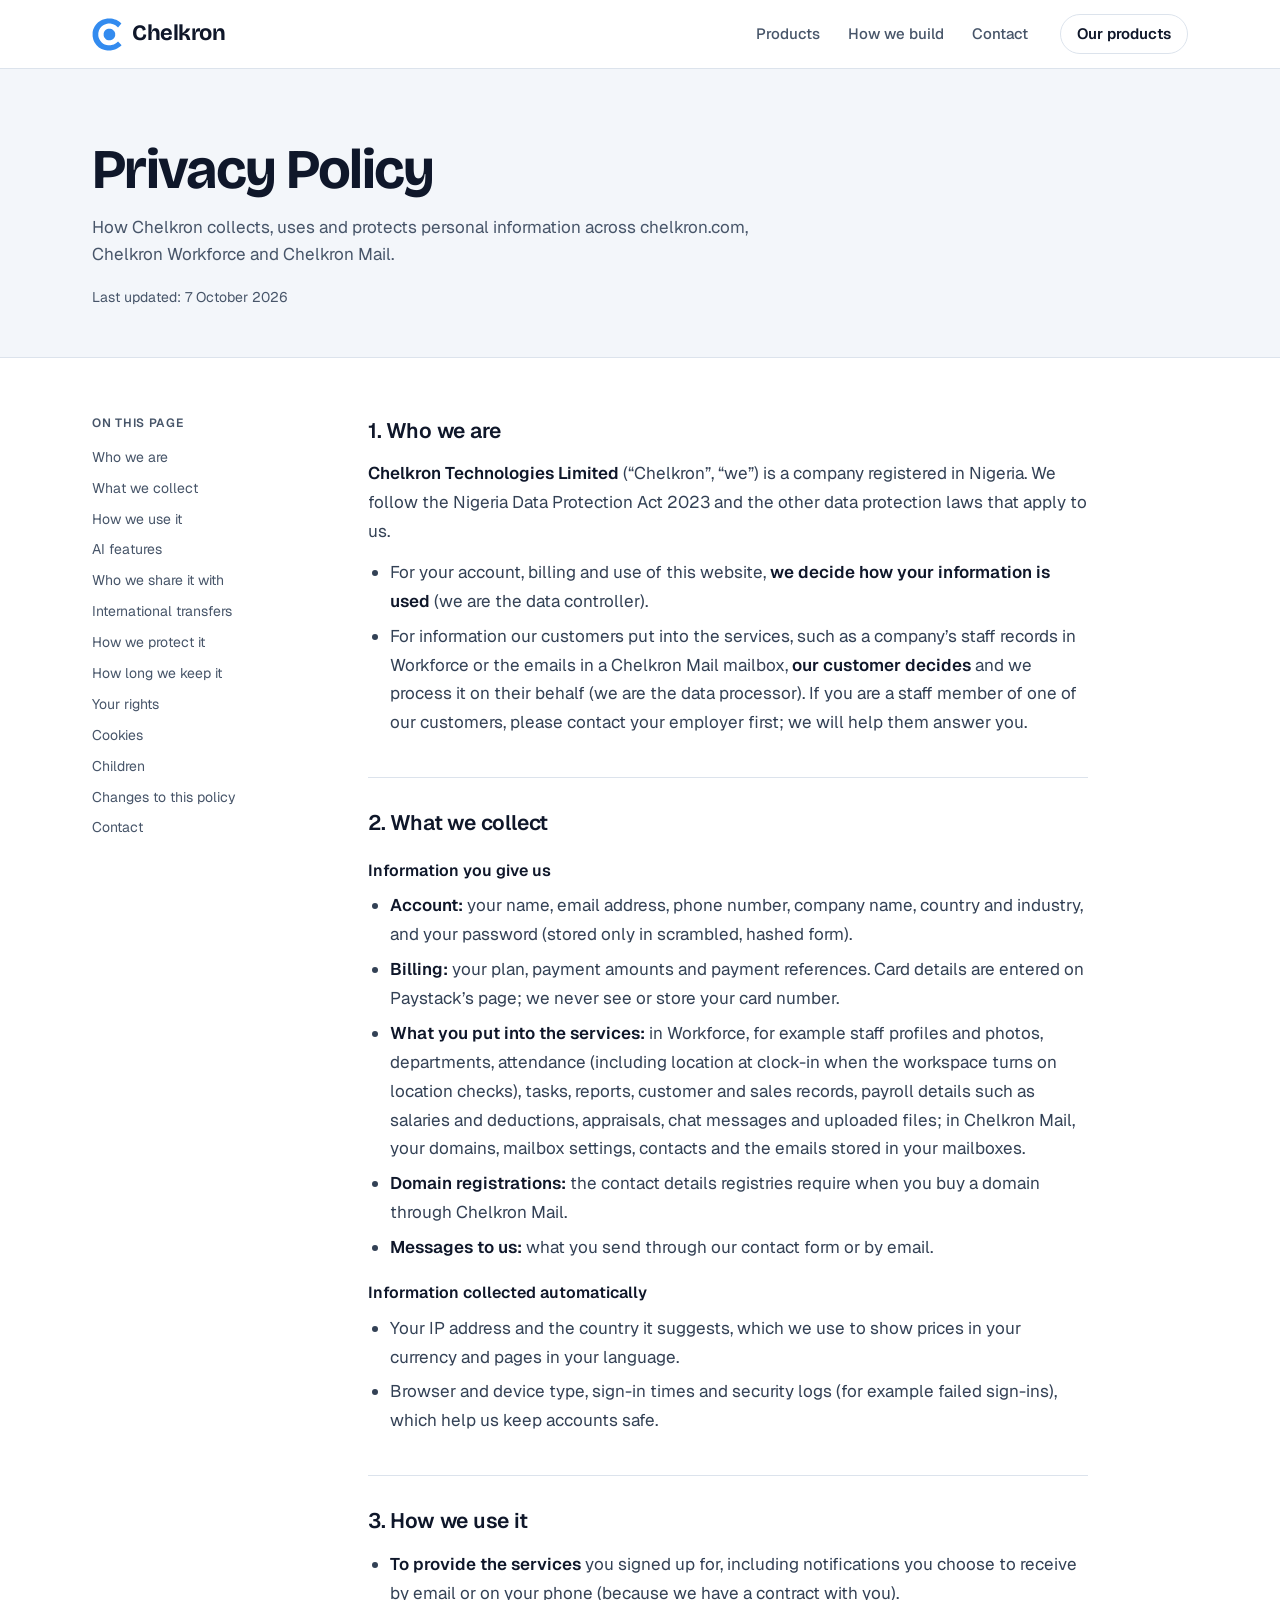
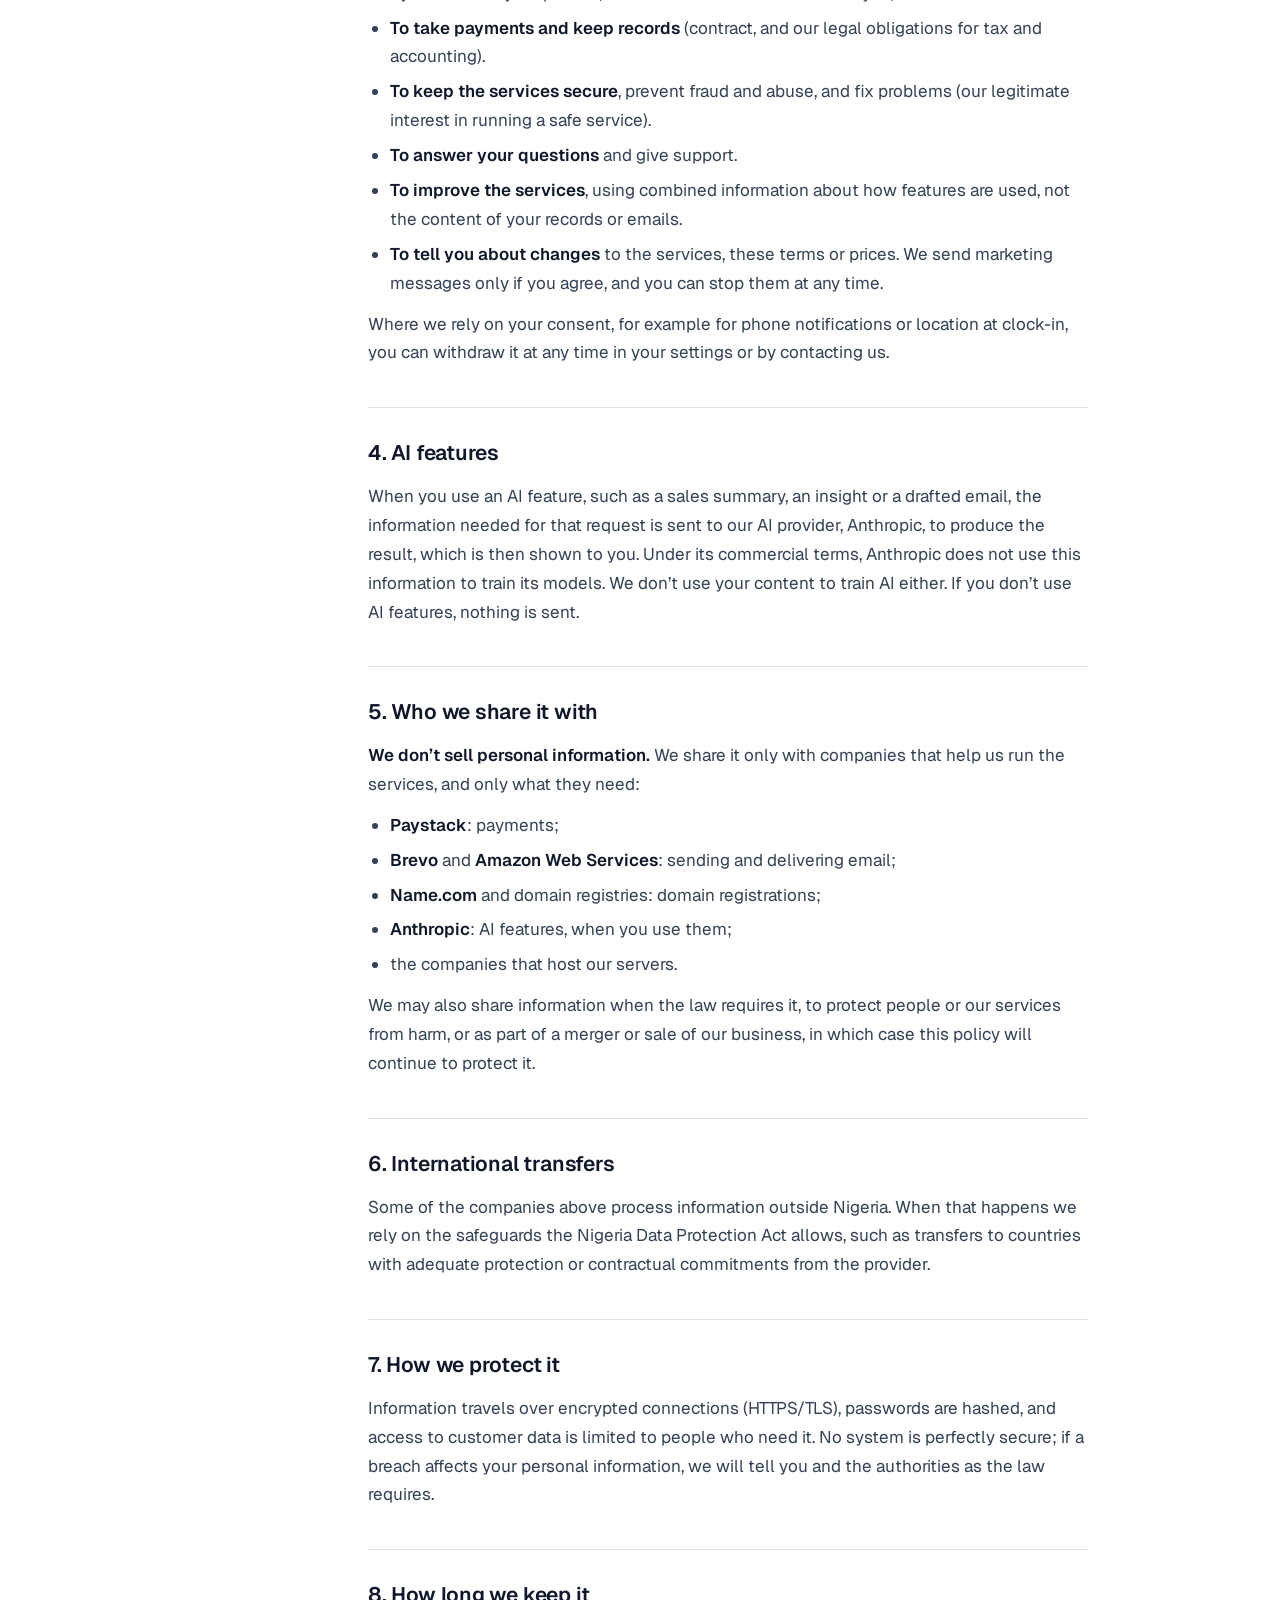
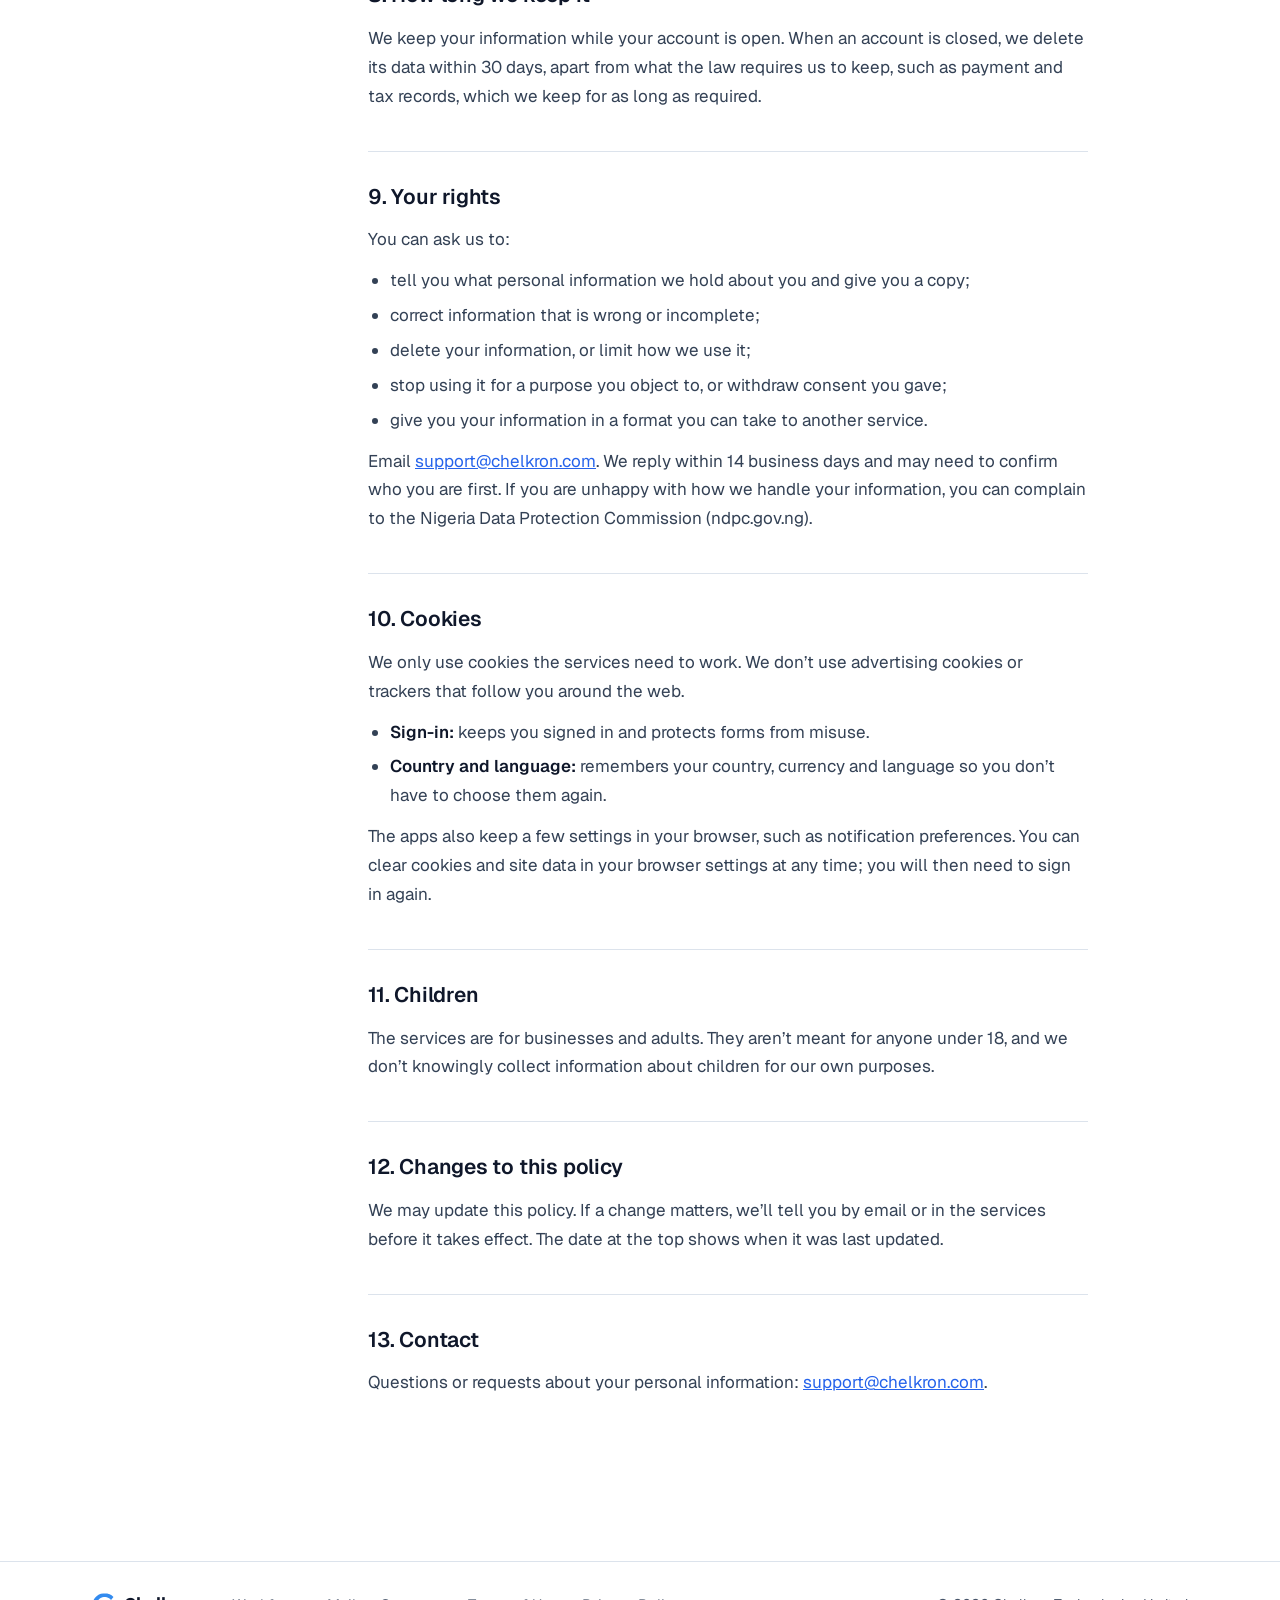
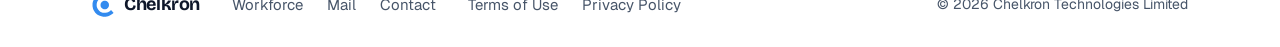
==== privacy-policy/index.html @ d5f77bea "Terms of Use and Privacy Policy pages - /terms and /privacy-policy (folders with index.html; .htacce" ====
<!DOCTYPE html>
<html lang="en">
<head>
<meta charset="UTF-8">
<meta name="viewport" content="width=device-width, initial-scale=1.0">
<title>Privacy Policy · Chelkron</title>
<meta name="description" content="How Chelkron collects, uses and protects personal information.">
<link rel="canonical" href="https://chelkron.com/privacy-policy">
<meta name="theme-color" content="#0F2A5C">
<link rel="icon" type="image/png" href="/assets/favicon.png">
<link rel="icon" type="image/svg+xml" href="/assets/logo.svg">
<link rel="preconnect" href="https://fonts.googleapis.com"><link rel="preconnect" href="https://fonts.gstatic.com" crossorigin>
<link href="https://fonts.googleapis.com/css2?family=Bricolage+Grotesque:opsz,wght@12..96,500;12..96,700&family=Geist:wght@400;500;600&display=swap" rel="stylesheet">
<link rel="stylesheet" href="/assets/site.css?v=4">
</head>
<body>

<header class="top">
    <div class="wrap top-in">
        <a class="brand" href="/" aria-label="Chelkron Technologies home">
            <img src="/assets/logo.svg" alt="" width="30" height="33">
            <span>Chelkron</span>
        </a>
        <nav class="nav" aria-label="Main">
            <a href="/#products">Products</a>
            <a href="/#approach">How we build</a>
            <a href="/#contact">Contact</a>
        </nav>
        <a class="btn btn-ghost top-cta" href="/#products">Our products</a>
        <button type="button" class="menu-btn" aria-label="Open menu" aria-expanded="false" aria-controls="menu" onclick="menu(true)">
            <svg width="22" height="22" viewBox="0 0 24 24" fill="none" stroke="currentColor" stroke-width="2" stroke-linecap="round" aria-hidden="true"><path d="M4 7h16M4 12h16M4 17h16"/></svg>
        </button>
    </div>
</header>

<div class="menu" id="menu" role="dialog" aria-modal="true" aria-label="Menu" hidden>
    <div class="wrap menu-top">
        <a class="brand" href="/" onclick="menu(false)"><img src="/assets/logo.svg" alt="" width="30" height="33"><span>Chelkron</span></a>
        <button type="button" class="menu-x" aria-label="Close menu" onclick="menu(false)">
            <svg width="22" height="22" viewBox="0 0 24 24" fill="none" stroke="currentColor" stroke-width="2" stroke-linecap="round" aria-hidden="true"><path d="M6 6l12 12M18 6L6 18"/></svg>
        </button>
    </div>
    <nav class="wrap menu-links" aria-label="Menu">
        <a href="/#products">Products</a>
        <a href="/#approach">How we build</a>
        <a href="/#contact">Contact</a>
    </nav>
    <div class="wrap menu-foot">
        <a class="btn btn-blue" href="https://workforce.chelkron.com/">Chelkron Workforce</a>
        <a class="btn btn-ghost" href="https://mail.chelkron.com/">Chelkron Mail</a>
    </div>
</div>

<main>
<div class="legal-head">
    <div class="wrap">
        <h1>Privacy Policy</h1>
        <p>How Chelkron collects, uses and protects personal information across chelkron.com, Chelkron Workforce and Chelkron Mail.</p>
        <p class="upd">Last updated: 7 October 2026</p>
    </div>
</div>
<div class="wrap legal-wrap">
    <nav class="legal-toc" aria-label="On this page"><b>On this page</b><a href="#who">Who we are</a><a href="#collect">What we collect</a><a href="#use">How we use it</a><a href="#ai">AI features</a><a href="#share">Who we share it with</a><a href="#transfers">International transfers</a><a href="#security">How we protect it</a><a href="#retention">How long we keep it</a><a href="#rights">Your rights</a><a href="#cookies">Cookies</a><a href="#children">Children</a><a href="#changes">Changes to this policy</a><a href="#contact">Contact</a></nav>
    <article class="legal">
<section id="who" aria-labelledby="who-h"><h2 id="who-h">1. Who we are</h2><p><b>Chelkron Technologies Limited</b> (&ldquo;Chelkron&rdquo;, &ldquo;we&rdquo;) is a company registered in Nigeria. We follow the Nigeria Data Protection Act 2023 and the other data protection laws that apply to us.</p>
<ul>
<li>For your account, billing and use of this website, <b>we decide how your information is used</b> (we are the data controller).</li>
<li>For information our customers put into the services, such as a company&rsquo;s staff records in Workforce or the emails in a Chelkron Mail mailbox, <b>our customer decides</b> and we process it on their behalf (we are the data processor). If you are a staff member of one of our customers, please contact your employer first; we will help them answer you.</li>
</ul></section>
<section id="collect" aria-labelledby="collect-h"><h2 id="collect-h">2. What we collect</h2><h3>Information you give us</h3>
<ul>
<li><b>Account:</b> your name, email address, phone number, company name, country and industry, and your password (stored only in scrambled, hashed form).</li>
<li><b>Billing:</b> your plan, payment amounts and payment references. Card details are entered on Paystack&rsquo;s page; we never see or store your card number.</li>
<li><b>What you put into the services:</b> in Workforce, for example staff profiles and photos, departments, attendance (including location at clock-in when the workspace turns on location checks), tasks, reports, customer and sales records, payroll details such as salaries and deductions, appraisals, chat messages and uploaded files; in Chelkron Mail, your domains, mailbox settings, contacts and the emails stored in your mailboxes.</li>
<li><b>Domain registrations:</b> the contact details registries require when you buy a domain through Chelkron Mail.</li>
<li><b>Messages to us:</b> what you send through our contact form or by email.</li>
</ul>
<h3>Information collected automatically</h3>
<ul>
<li>Your IP address and the country it suggests, which we use to show prices in your currency and pages in your language.</li>
<li>Browser and device type, sign-in times and security logs (for example failed sign-ins), which help us keep accounts safe.</li>
</ul></section>
<section id="use" aria-labelledby="use-h"><h2 id="use-h">3. How we use it</h2><ul>
<li><b>To provide the services</b> you signed up for, including notifications you choose to receive by email or on your phone (because we have a contract with you).</li>
<li><b>To take payments and keep records</b> (contract, and our legal obligations for tax and accounting).</li>
<li><b>To keep the services secure</b>, prevent fraud and abuse, and fix problems (our legitimate interest in running a safe service).</li>
<li><b>To answer your questions</b> and give support.</li>
<li><b>To improve the services</b>, using combined information about how features are used, not the content of your records or emails.</li>
<li><b>To tell you about changes</b> to the services, these terms or prices. We send marketing messages only if you agree, and you can stop them at any time.</li>
</ul>
<p>Where we rely on your consent, for example for phone notifications or location at clock-in, you can withdraw it at any time in your settings or by contacting us.</p></section>
<section id="ai" aria-labelledby="ai-h"><h2 id="ai-h">4. AI features</h2><p>When you use an AI feature, such as a sales summary, an insight or a drafted email, the information needed for that request is sent to our AI provider, Anthropic, to produce the result, which is then shown to you. Under its commercial terms, Anthropic does not use this information to train its models. We don&rsquo;t use your content to train AI either. If you don&rsquo;t use AI features, nothing is sent.</p></section>
<section id="share" aria-labelledby="share-h"><h2 id="share-h">5. Who we share it with</h2><p><b>We don&rsquo;t sell personal information.</b> We share it only with companies that help us run the services, and only what they need:</p>
<ul>
<li><b>Paystack</b>: payments;</li>
<li><b>Brevo</b> and <b>Amazon Web Services</b>: sending and delivering email;</li>
<li><b>Name.com</b> and domain registries: domain registrations;</li>
<li><b>Anthropic</b>: AI features, when you use them;</li>
<li>the companies that host our servers.</li>
</ul>
<p>We may also share information when the law requires it, to protect people or our services from harm, or as part of a merger or sale of our business, in which case this policy will continue to protect it.</p></section>
<section id="transfers" aria-labelledby="transfers-h"><h2 id="transfers-h">6. International transfers</h2><p>Some of the companies above process information outside Nigeria. When that happens we rely on the safeguards the Nigeria Data Protection Act allows, such as transfers to countries with adequate protection or contractual commitments from the provider.</p></section>
<section id="security" aria-labelledby="security-h"><h2 id="security-h">7. How we protect it</h2><p>Information travels over encrypted connections (HTTPS/TLS), passwords are hashed, and access to customer data is limited to people who need it. No system is perfectly secure; if a breach affects your personal information, we will tell you and the authorities as the law requires.</p></section>
<section id="retention" aria-labelledby="retention-h"><h2 id="retention-h">8. How long we keep it</h2><p>We keep your information while your account is open. When an account is closed, we delete its data within 30 days, apart from what the law requires us to keep, such as payment and tax records, which we keep for as long as required.</p></section>
<section id="rights" aria-labelledby="rights-h"><h2 id="rights-h">9. Your rights</h2><p>You can ask us to:</p>
<ul>
<li>tell you what personal information we hold about you and give you a copy;</li>
<li>correct information that is wrong or incomplete;</li>
<li>delete your information, or limit how we use it;</li>
<li>stop using it for a purpose you object to, or withdraw consent you gave;</li>
<li>give you your information in a format you can take to another service.</li>
</ul>
<p>Email <a href="mailto:support@chelkron.com">support@chelkron.com</a>. We reply within 14 business days and may need to confirm who you are first. If you are unhappy with how we handle your information, you can complain to the Nigeria Data Protection Commission (ndpc.gov.ng).</p></section>
<section id="cookies" aria-labelledby="cookies-h"><h2 id="cookies-h">10. Cookies</h2><p>We only use cookies the services need to work. We don&rsquo;t use advertising cookies or trackers that follow you around the web.</p>
<ul>
<li><b>Sign-in:</b> keeps you signed in and protects forms from misuse.</li>
<li><b>Country and language:</b> remembers your country, currency and language so you don&rsquo;t have to choose them again.</li>
</ul>
<p>The apps also keep a few settings in your browser, such as notification preferences. You can clear cookies and site data in your browser settings at any time; you will then need to sign in again.</p></section>
<section id="children" aria-labelledby="children-h"><h2 id="children-h">11. Children</h2><p>The services are for businesses and adults. They aren&rsquo;t meant for anyone under 18, and we don&rsquo;t knowingly collect information about children for our own purposes.</p></section>
<section id="changes" aria-labelledby="changes-h"><h2 id="changes-h">12. Changes to this policy</h2><p>We may update this policy. If a change matters, we&rsquo;ll tell you by email or in the services before it takes effect. The date at the top shows when it was last updated.</p></section>
<section id="contact" aria-labelledby="contact-h"><h2 id="contact-h">13. Contact</h2><p>Questions or requests about your personal information: <a href="mailto:support@chelkron.com">support@chelkron.com</a>.</p></section>
    </article>
</div>
</main>

<footer class="foot">
    <div class="wrap foot-in">
        <a class="brand brand-sm" href="/"><img src="/assets/logo.svg" alt="" width="22" height="24"><span>Chelkron</span></a>
        <nav aria-label="Products">
            <a href="https://workforce.chelkron.com/">Workforce</a>
            <a href="https://mail.chelkron.com/">Mail</a>
            <a href="mailto:support@chelkron.com">Contact</a>
        </nav>
        <nav class="foot-legal" aria-label="Legal"><a href="/terms">Terms of Use</a><a href="/privacy-policy">Privacy Policy</a></nav>
        <p>&copy; <span id="yr">2026</span> Chelkron Technologies Limited</p>
    </div>
</footer>
<script>
document.getElementById('yr').textContent = new Date().getFullYear();
// Phone menu: opens full screen, closes with the X, Escape or by choosing a link.
function menu(open) {
    var m = document.getElementById('menu'), btn = document.querySelector('.menu-btn');
    m.hidden = !open;
    document.body.classList.toggle('menu-open', open);
    btn.setAttribute('aria-expanded', open ? 'true' : 'false');
    (open ? m.querySelector('.menu-x') : btn).focus({ preventScroll: true });
}
document.addEventListener('keydown', function(e) {
    var m = document.getElementById('menu');
    if (m.hidden) return;
    if (e.key === 'Escape') { menu(false); return; }
    if (e.key === 'Tab') {   // keep focus inside the open menu
        var f = m.querySelectorAll('a, button'), first = f[0], last = f[f.length - 1];
        if (e.shiftKey && document.activeElement === first) { e.preventDefault(); last.focus(); }
        else if (!e.shiftKey && document.activeElement === last) { e.preventDefault(); first.focus(); }
    }
});
window.addEventListener('resize', function() { if (window.innerWidth > 760 && !document.getElementById('menu').hidden) menu(false); });
</script>
</body>
</html>
---- assets/site.css ----
/* chelkron.com — company home page */
:root{
  --navy:#0F2A5C;     /* hero and contact ground */
  --blue:#2563EB;     /* product accent, buttons */
  --sky:#338BEF;      /* the logo blue */
  --ink:#0F172A;      /* text */
  --slate:#475569;    /* secondary text */
  --mist:#F3F6FA;     /* quiet section ground */
  --line:#DCE3EC;
}
*,*::before,*::after{box-sizing:border-box}
html{scroll-behavior:smooth;scroll-padding-top:72px}
@media (prefers-reduced-motion:reduce){html{scroll-behavior:auto}}
body{margin:0;background:#FFFFFF;color:var(--ink);font-family:'Geist',ui-sans-serif,system-ui,-apple-system,'Segoe UI',sans-serif;font-size:17px;line-height:1.6;-webkit-font-smoothing:antialiased}
a{color:var(--blue)}
img{display:block}
:focus-visible{outline:3px solid var(--sky);outline-offset:3px;border-radius:4px}
.wrap{max-width:1160px;margin:0 auto;padding:0 32px}

.btn{display:inline-flex;align-items:center;justify-content:center;height:48px;padding:0 22px;border-radius:999px;font:inherit;font-size:16px;font-weight:600;text-decoration:none;white-space:nowrap;border:1.5px solid transparent;transition:background .15s,color .15s,border-color .15s}
.btn-light{background:#FFFFFF;color:var(--navy)}
.btn-light:hover{background:#E8F0FD}
.btn-line{border-color:rgba(255,255,255,.55);color:#FFFFFF}
.btn-line:hover{border-color:#FFFFFF;background:rgba(255,255,255,.08)}
.btn-blue{background:var(--blue);color:#FFFFFF}
.btn-blue:hover{background:#1D4ED8}
.btn-ghost{height:40px;padding:0 16px;font-size:15px;border-color:var(--line);color:var(--ink)}
.btn-ghost:hover{border-color:var(--ink)}

/* Header */
.top{position:sticky;top:0;z-index:10;background:rgba(255,255,255,.94);backdrop-filter:blur(8px);-webkit-backdrop-filter:blur(8px);border-bottom:1px solid var(--line)}
.top-in{display:flex;align-items:center;gap:32px;height:68px}
.brand{display:flex;align-items:center;gap:10px;color:var(--ink);text-decoration:none;font-family:'Bricolage Grotesque','Geist',sans-serif;font-weight:700;font-size:22px;letter-spacing:-.02em}
.brand-sm{font-size:18px}
.nav{display:flex;gap:28px;margin-inline-start:auto}
.nav a{color:var(--slate);text-decoration:none;font-size:15px;font-weight:500}
.nav a:hover{color:var(--ink)}
.menu-btn,.menu-x{width:44px;height:44px;flex:none;display:none;align-items:center;justify-content:center;border:1px solid var(--line);border-radius:12px;background:#FFFFFF;color:var(--ink);cursor:pointer}
.menu-btn:hover,.menu-x:hover{border-color:var(--ink)}

/* Phone menu: a solid full-screen panel with its own X */
.menu{position:fixed;inset:0;z-index:30;background:#FFFFFF;display:flex;flex-direction:column;overflow-y:auto}
.menu[hidden]{display:none}
.menu>.wrap{width:100%}
.menu-top{display:flex;align-items:center;justify-content:space-between;height:68px;flex:none;border-bottom:1px solid var(--line)}
.menu-x{display:inline-flex}
.menu-links{display:flex;flex-direction:column;padding-top:12px;padding-bottom:12px}
.menu-links a{display:flex;align-items:center;min-height:64px;border-bottom:1px solid var(--line);color:var(--ink);text-decoration:none;font-family:'Bricolage Grotesque','Geist',sans-serif;font-weight:700;font-size:28px;letter-spacing:-.02em}
.menu-links a:hover{color:var(--blue)}
.menu-foot{margin-top:auto;display:flex;flex-direction:column;gap:12px;padding-top:24px;padding-bottom:32px}
.menu-foot .btn{width:100%;height:52px}
.menu-foot .btn-ghost{font-size:16px}
body.menu-open{overflow:hidden}

/* Hero: the logo's own arc, drawn huge, is the one bold move on the page */
.hero{position:relative;overflow:hidden;background:var(--navy);color:#FFFFFF;padding:128px 0 128px}
.arc{position:absolute;right:-300px;top:50%;transform:translateY(-50%);height:150%;width:auto;fill:none;stroke:var(--sky);stroke-width:1.4;opacity:.4;pointer-events:none}
.hero-in{position:relative}
.hero h1{margin:0;max-width:880px;font-family:'Bricolage Grotesque','Geist',sans-serif;font-weight:700;font-size:clamp(44px,7.4vw,96px);line-height:.98;letter-spacing:-.035em;text-wrap:balance}
.lead{margin:32px 0 0;max-width:590px;font-size:20px;line-height:1.55;color:rgba(255,255,255,.86)}
.hero-cta{display:flex;flex-wrap:wrap;gap:12px;margin-top:40px}
@media (prefers-reduced-motion:no-preference){
  .arc{animation:draw 2.4s ease-out both;stroke-dasharray:3200;stroke-dashoffset:3200}
  @keyframes draw{to{stroke-dashoffset:0}}
}

/* Section headings */
.sec-h{margin:0;font-family:'Bricolage Grotesque','Geist',sans-serif;font-weight:700;font-size:clamp(32px,4.2vw,48px);line-height:1.05;letter-spacing:-.03em}
.sec-p{margin:12px 0 0;color:var(--slate);font-size:18px}

/* Products */
.products{padding:104px 0 72px}
.prod{display:grid;grid-template-columns:minmax(0,1fr) minmax(0,1.1fr);gap:64px;align-items:center;padding:72px 0;border-bottom:1px solid var(--line)}
.prod:last-child{border-bottom:0}
.prod-alt .prod-copy{order:2}
.prod h3{display:flex;align-items:center;gap:12px;margin:0;font-family:'Bricolage Grotesque','Geist',sans-serif;font-weight:700;font-size:32px;letter-spacing:-.025em;line-height:1.1}
.prod-lead{margin:12px 0 24px;font-size:20px;color:var(--slate)}
.feat{margin:0 0 32px;padding:0;list-style:none;border-top:1px solid var(--line)}
.feat li{display:grid;grid-template-columns:128px minmax(0,1fr);gap:16px;padding:12px 0;border-bottom:1px solid var(--line);font-size:16px;color:var(--slate)}
.feat b{color:var(--ink);font-weight:600}

/* Product screenshots (drawn, not images) */
.shot{border-radius:14px;background:#FFFFFF;border:1px solid var(--line);box-shadow:0 40px 80px -40px rgba(15,42,92,.45);overflow:hidden;font-size:14px}
.shot-bar{display:flex;align-items:center;gap:6px;height:38px;padding:0 14px;background:var(--mist);border-bottom:1px solid var(--line)}
.shot-bar i{width:10px;height:10px;border-radius:50%;background:#CBD5E1}
.shot-bar span{margin-inline-start:12px;padding:2px 12px;border-radius:999px;background:#FFFFFF;color:var(--slate);font-size:12px;white-space:nowrap;overflow:hidden;text-overflow:ellipsis}
.shot-body{padding:20px;display:flex;flex-direction:column;gap:14px;background:#F8FAFC}
.kpis{display:grid;grid-template-columns:repeat(3,minmax(0,1fr));gap:10px}
.kpis div{background:#FFFFFF;border:1px solid var(--line);border-radius:10px;padding:10px 12px;display:flex;flex-direction:column}
.kpis small{color:var(--slate);font-size:12px;white-space:nowrap;overflow:hidden;text-overflow:ellipsis}
.kpis b{font-size:19px;font-weight:600;font-variant-numeric:tabular-nums}
.rows{background:#FFFFFF;border:1px solid var(--line);border-radius:10px;padding:2px 14px}
.row{display:flex;align-items:center;gap:10px;padding:11px 0;border-top:1px solid #EEF2F7}
.row:first-child{border-top:0}
.av{flex:none;width:28px;height:28px;border-radius:50%;display:flex;align-items:center;justify-content:center;font-size:11px;font-weight:600}
.a1{background:#EFF6FF;color:#1D4ED8}.a2{background:#F0FDF4;color:#15803D}.a3{background:#F5F3FF;color:#6D28D9}
.row .t{flex:1 1 auto;min-width:0;white-space:nowrap;overflow:hidden;text-overflow:ellipsis}
.row .t b{font-weight:600}
.tag{flex:none;height:22px;padding:0 9px;border-radius:999px;font-size:11px;font-weight:600;display:inline-flex;align-items:center}
.t-due{background:#FFFBEB;color:#92400E}.t-open{background:#EFF6FF;color:#1D4ED8}.t-done{background:#F0FDF4;color:#15803D}
.time{flex:none;color:var(--slate);font-size:12px}
.mail-head{display:flex;align-items:baseline;gap:10px}
.mail-head b{font-size:17px}
.mail-head span{font-size:12px;color:var(--blue);font-weight:600}
.dns{display:flex;flex-wrap:wrap;align-items:center;gap:6px}
.dns span{height:22px;padding:0 9px;border-radius:999px;background:#EFF6FF;color:#1D4ED8;font-size:11px;font-weight:600;display:inline-flex;align-items:center}
.dns em{font-style:normal;margin-inline-start:auto;font-size:12px;color:#15803D;font-weight:600}

/* How we build */
.approach{background:var(--mist);padding:104px 0}
.principles{display:grid;grid-template-columns:repeat(3,minmax(0,1fr));margin-top:48px;border-top:2px solid var(--ink)}
.principles>div{padding:28px 32px 8px 0}
.principles>div+div{padding-left:32px;border-left:1px solid var(--line)}
.principles h3{margin:0 0 10px;font-size:20px;font-weight:600;letter-spacing:-.01em}
.principles p{margin:0;color:var(--slate);font-size:16px}
.next{display:grid;grid-template-columns:240px minmax(0,1fr);gap:32px;margin-top:72px;padding-top:32px;border-top:1px solid var(--line)}
.next p{margin:0;max-width:64ch}
.next-h{font-family:'Bricolage Grotesque','Geist',sans-serif;font-weight:700;font-size:24px;letter-spacing:-.02em;line-height:1.2}

/* Contact */
.contact{background:var(--navy);color:#FFFFFF;padding:88px 0}
.contact-in{display:flex;flex-wrap:wrap;align-items:flex-end;justify-content:space-between;gap:32px}
.contact h2{margin:0;font-family:'Bricolage Grotesque','Geist',sans-serif;font-weight:700;font-size:clamp(36px,5vw,60px);letter-spacing:-.03em;line-height:1}
.contact-in>div>p{margin:14px 0 0;color:rgba(255,255,255,.82);max-width:46ch}
.contact-list{display:flex;flex-wrap:wrap;align-items:center;gap:12px}

/* Contact pop-up */
.contact-note{flex-basis:100%;margin:0;padding:12px 16px;border-radius:12px;background:rgba(255,255,255,.12);color:#FFFFFF;font-size:15px}
.contact-note.bad{background:rgba(254,202,202,.18)}
.cf{width:min(640px,calc(100% - 32px));max-height:calc(100% - 32px);padding:0;border:0;border-radius:20px;background:#FFFFFF;color:var(--ink);box-shadow:0 40px 80px -20px rgba(15,23,42,.45)}
.cf::backdrop{background:rgba(15,23,42,.55)}
.cf-form{display:flex;flex-direction:column;gap:16px;padding:28px}
.cf-top{display:flex;align-items:center;justify-content:space-between;gap:16px}
.cf-top h2{margin:0;font-family:'Bricolage Grotesque','Geist',sans-serif;font-weight:700;font-size:28px;letter-spacing:-.02em;line-height:1.1}
.cf-sub{margin:-8px 0 0;color:var(--slate);font-size:15px}
.cf-row{display:grid;grid-template-columns:repeat(2,minmax(0,1fr));gap:16px}
.cf label{display:flex;flex-direction:column;gap:6px;font-size:14px;font-weight:600;color:var(--ink)}
.cf label small{font-size:inherit;font-weight:400;color:var(--slate)}
.cf input,.cf select,.cf textarea{width:100%;min-height:46px;padding:10px 14px;border:1px solid var(--line);border-radius:12px;background:#FFFFFF;font:inherit;font-size:16px;font-weight:400;color:var(--ink)}
.cf textarea{resize:vertical;min-height:120px}
.cf input:focus,.cf select:focus,.cf textarea:focus{outline:none;border-color:var(--blue);box-shadow:0 0 0 3px rgba(37,99,235,.18)}
.cf-hp{position:absolute;left:-9999px;width:1px;height:1px;overflow:hidden}
.cf-msg{margin:0;padding:10px 14px;border-radius:10px;background:#FEF2F2;color:#B91C1C;font-size:15px}
.cf-form .btn{align-self:flex-start;border:0;cursor:pointer}
.cf-form .btn:disabled{opacity:.7;cursor:default}

/* Footer */
.foot{padding:28px 0;border-top:1px solid var(--line)}
.foot-in{display:flex;flex-wrap:wrap;align-items:center;gap:16px 32px}
.foot nav{display:flex;gap:24px}
.foot nav a{color:var(--slate);text-decoration:none;font-size:15px}
.foot nav a:hover{color:var(--ink)}
.foot p{margin:0 0 0 auto;font-size:14px;color:var(--slate)}

@media (max-width:960px){
  .prod{grid-template-columns:minmax(0,1fr);gap:40px;padding:56px 0}
  .prod-alt .prod-copy{order:0}
  .principles{grid-template-columns:minmax(0,1fr)}
  .principles>div,.principles>div+div{padding:24px 0;border-left:0}
  .principles>div+div{border-top:1px solid var(--line)}
  .next{grid-template-columns:minmax(0,1fr);gap:12px}
}
@media (max-width:760px){
  .nav{display:none}
  .top-in{gap:12px}
  .top-cta{margin-inline-start:auto}
  .menu-btn{display:inline-flex}
}
@media (max-width:640px){
  body{font-size:16px}
  .wrap{padding:0 20px}
  .top-in{height:64px}
  .top-cta{display:none}
  .menu-btn{margin-inline-start:auto}
  .menu-top{height:64px}
  .hero{padding:80px 0 88px}
  .arc{right:-430px;height:115%;opacity:.28}
  .lead{font-size:18px}
  .hero-cta .btn{flex:1 1 100%}
  .products{padding:72px 0 32px}
  .feat li{grid-template-columns:minmax(0,1fr);gap:2px}
  .kpis{grid-template-columns:repeat(2,minmax(0,1fr))}
  .kpis div:last-child{display:none}
  .approach{padding:72px 0}
  .contact{padding:64px 0}
  .contact-list{width:100%;flex-direction:column;align-items:stretch}
  .contact-list .btn{width:100%}
  .foot p{margin:0}
  .cf-form{padding:20px}
  .cf-row{grid-template-columns:minmax(0,1fr)}
  .cf-form .btn{align-self:stretch}
}

/* Legal pages (/terms, /privacy-policy) */
.legal-head{background:var(--mist);border-bottom:1px solid var(--line);padding:72px 0 48px}
.legal-head h1{margin:0;font-family:'Bricolage Grotesque','Geist',sans-serif;font-weight:700;font-size:clamp(36px,5vw,56px);line-height:1.05;letter-spacing:-.03em}
.legal-head p{margin:14px 0 0;color:var(--slate);font-size:17px;max-width:62ch}
.legal-head .upd{font-size:14px;margin-top:18px}
.legal-wrap{display:grid;grid-template-columns:220px minmax(0,1fr);gap:56px;padding-top:56px;padding-bottom:96px}
.legal-toc{position:sticky;top:96px;align-self:start;display:flex;flex-direction:column;gap:2px;font-size:14px}
.legal-toc b{font-size:12px;font-weight:600;letter-spacing:.06em;text-transform:uppercase;color:var(--slate);margin-bottom:8px}
.legal-toc a{color:var(--slate);text-decoration:none;padding:5px 0;line-height:1.35}
.legal-toc a:hover{color:var(--ink)}
.legal{max-width:720px}
.legal section{scroll-margin-top:88px;padding-bottom:28px;margin-bottom:28px;border-bottom:1px solid var(--line)}
.legal section:last-child{border-bottom:0}
.legal h2{margin:0 0 12px;font-size:21px;font-weight:600;letter-spacing:-.01em}
.legal h3{margin:18px 0 8px;font-size:16px;font-weight:600}
.legal p{margin:0 0 12px;color:#334155;line-height:1.7}
.legal ul{margin:0 0 12px;padding-inline-start:22px;color:#334155;line-height:1.7}
.legal li{margin-bottom:6px}
.legal li b,.legal p b{color:var(--ink);font-weight:600}
.legal .note{padding:14px 16px;border-radius:12px;background:var(--mist);border:1px solid var(--line);font-size:15px}
.foot-legal{display:flex;gap:20px}
.foot-legal a{color:var(--slate);text-decoration:none;font-size:14px}
.foot-legal a:hover{color:var(--ink)}
@media (max-width:860px){
  .legal-wrap{grid-template-columns:minmax(0,1fr);gap:24px;padding-top:32px;padding-bottom:64px}
  .legal-toc{position:static;flex-direction:row;flex-wrap:wrap;gap:6px 16px;padding-bottom:20px;border-bottom:1px solid var(--line)}
  .legal-toc b{width:100%;margin:0}
  .legal-head{padding:48px 0 32px}
}
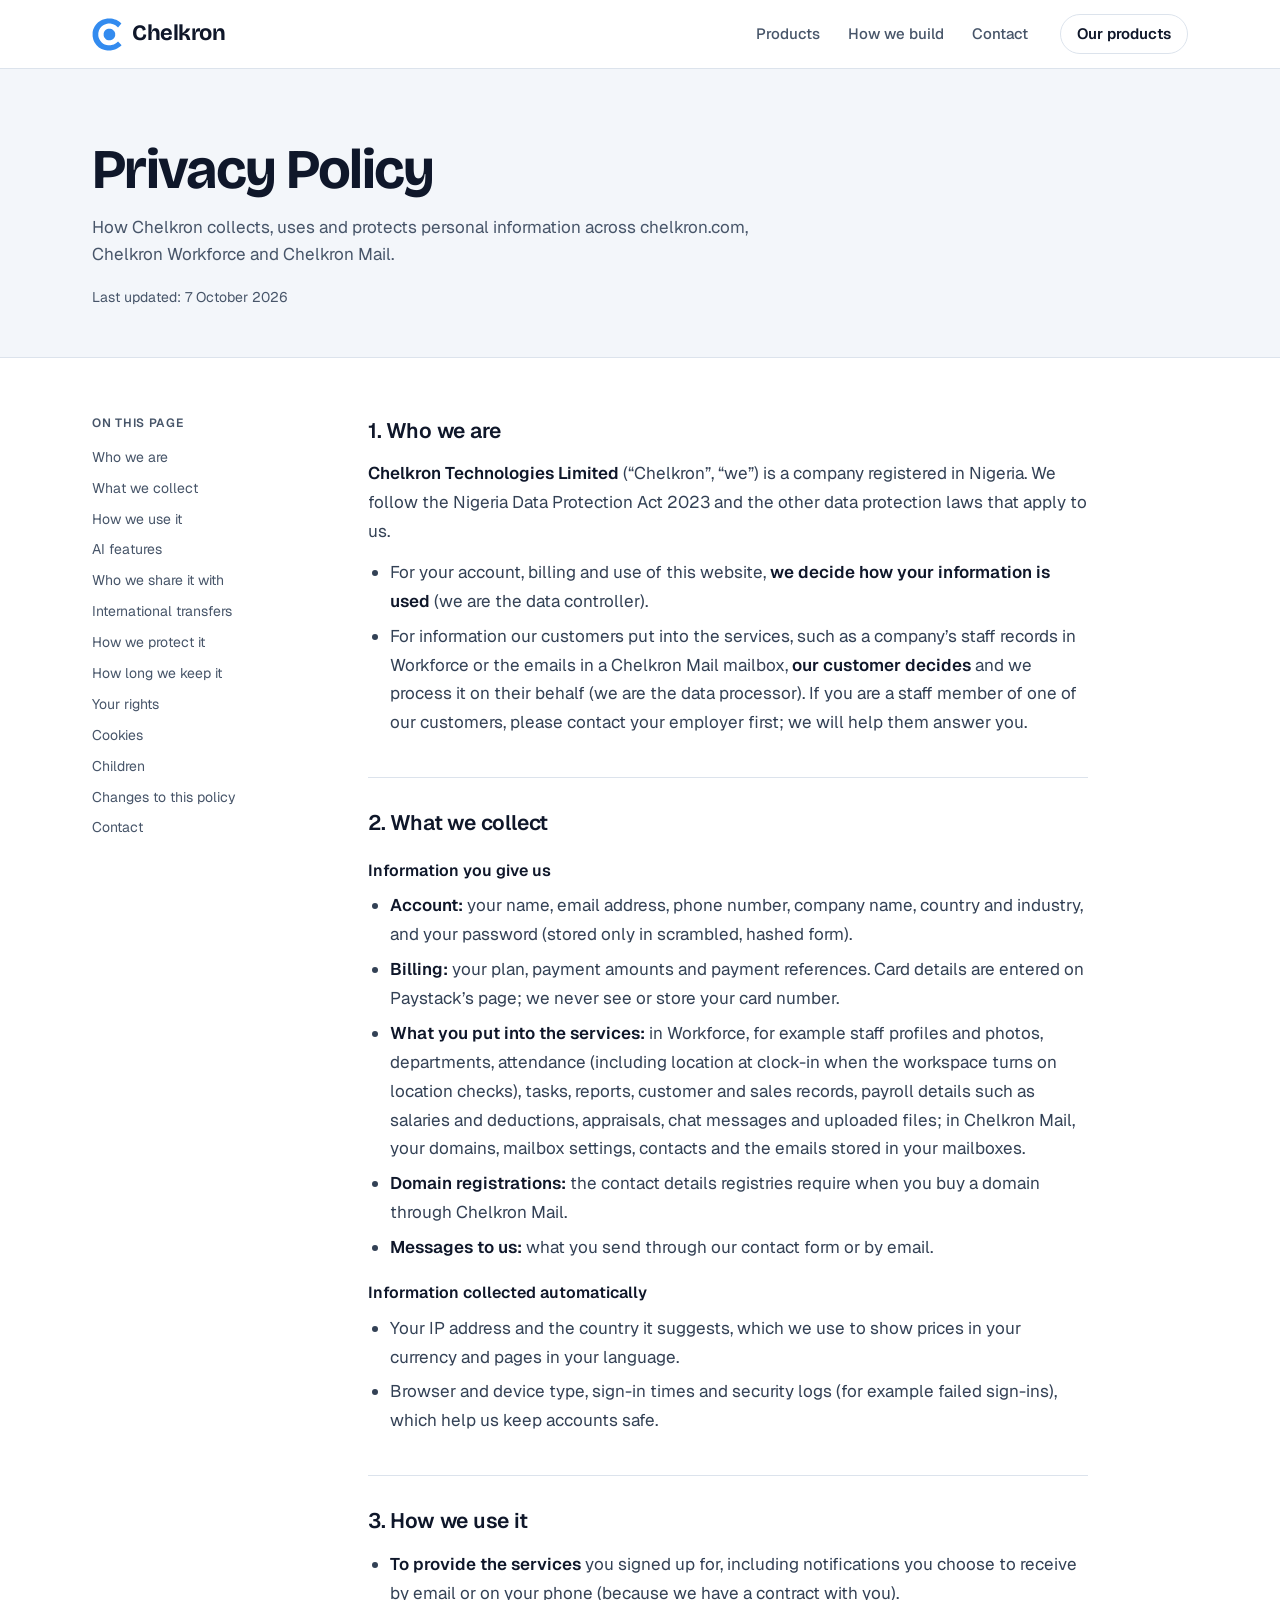
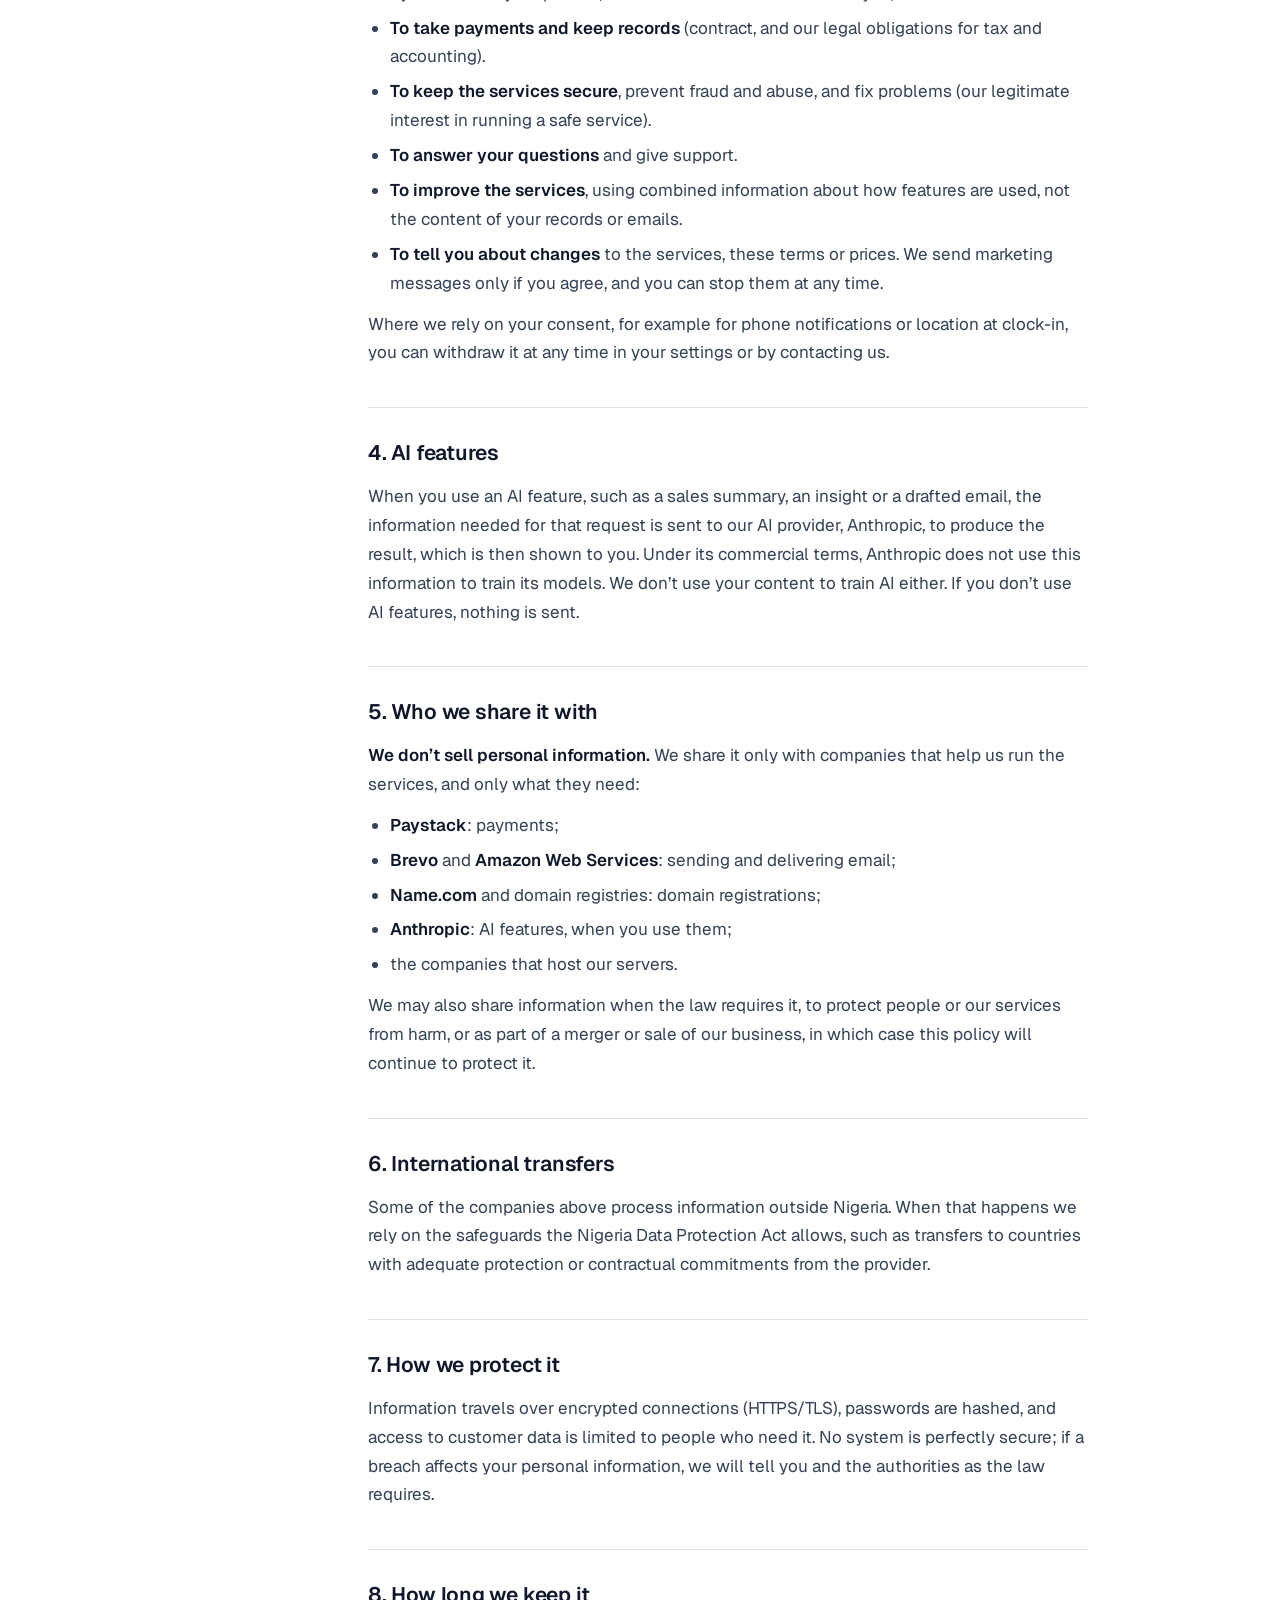
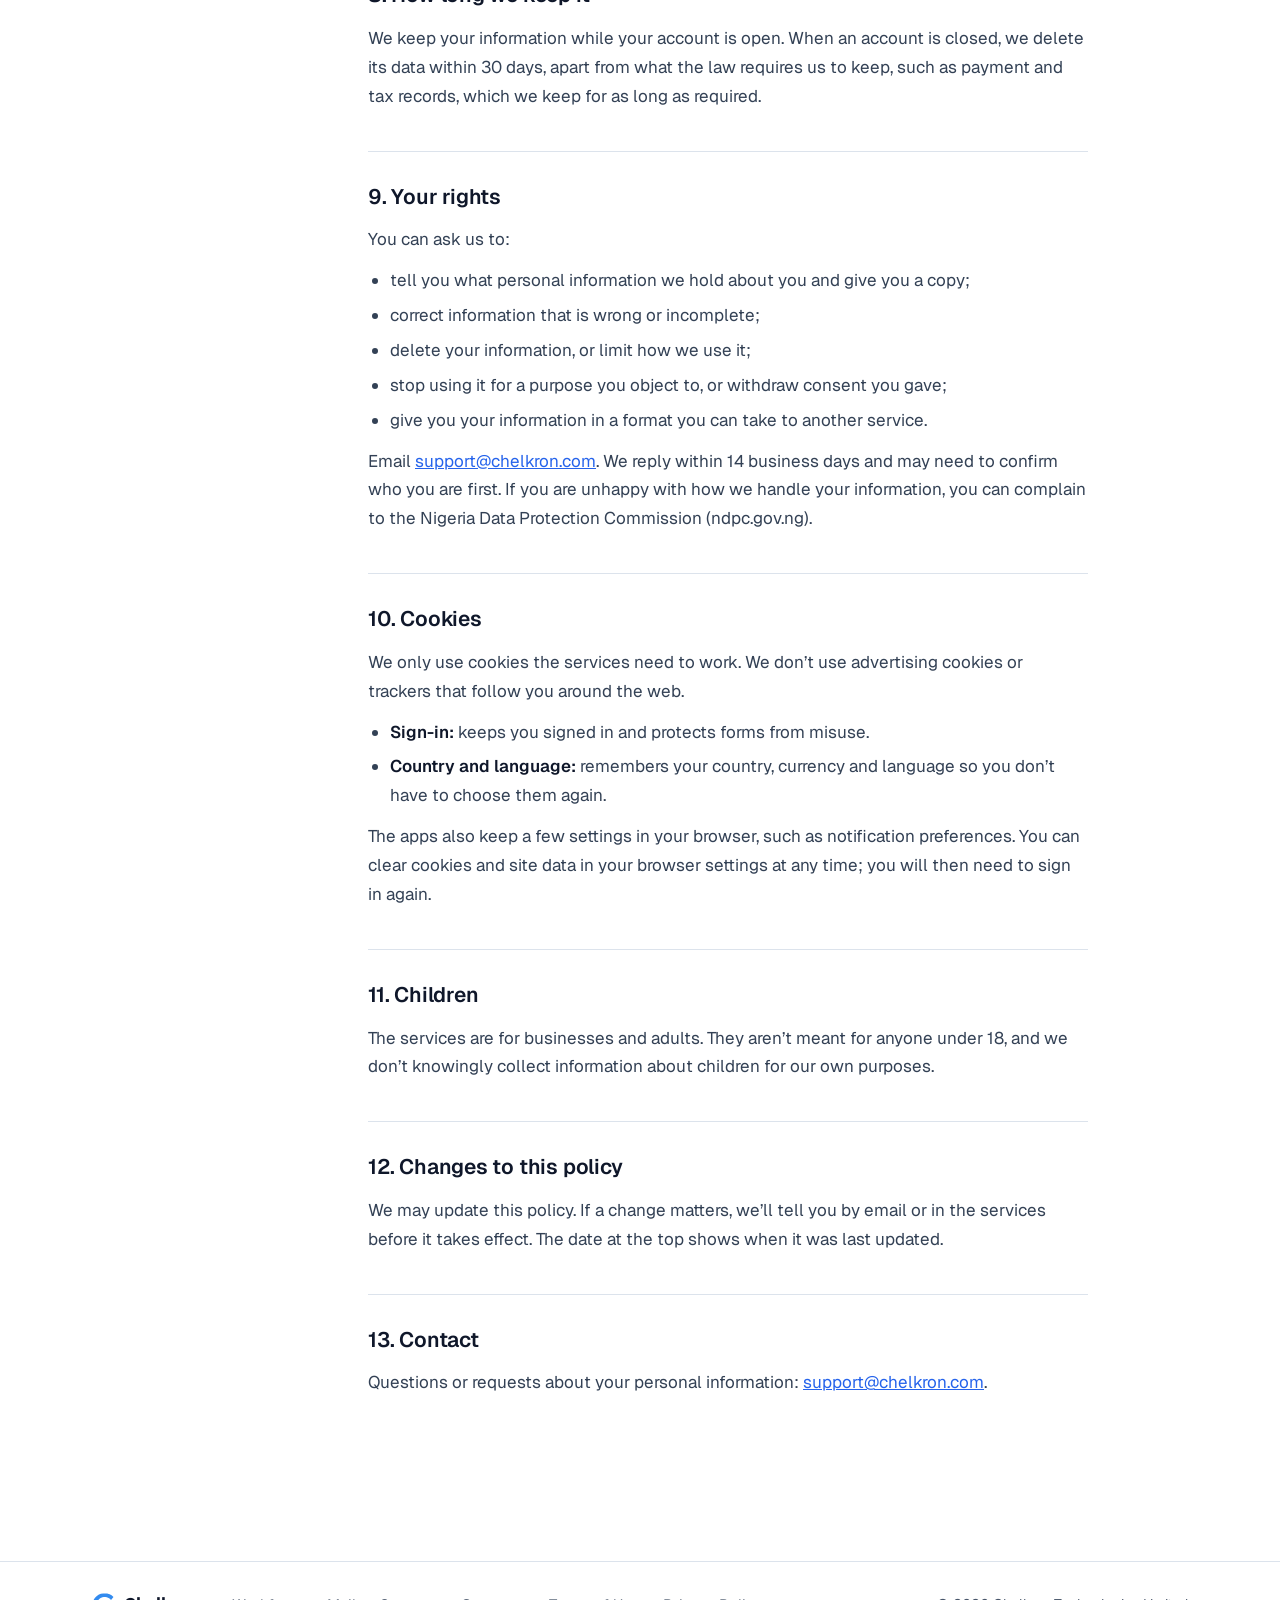
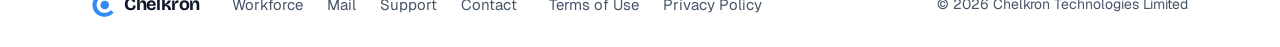
==== commit 2cb8d3b8: "Support site for support.chelkron.com Live chat (Tawk.to, falls back to WhatsApp until set up), What" ====
--- a/privacy-policy/index.html
+++ b/privacy-policy/index.html
@@ -130,6 +130,7 @@
         <nav aria-label="Products">
             <a href="https://workforce.chelkron.com/">Workforce</a>
             <a href="https://mail.chelkron.com/">Mail</a>
+            <a href="https://support.chelkron.com/">Support</a>
             <a href="mailto:support@chelkron.com">Contact</a>
         </nav>
         <nav class="foot-legal" aria-label="Legal"><a href="/terms">Terms of Use</a><a href="/privacy-policy">Privacy Policy</a></nav>
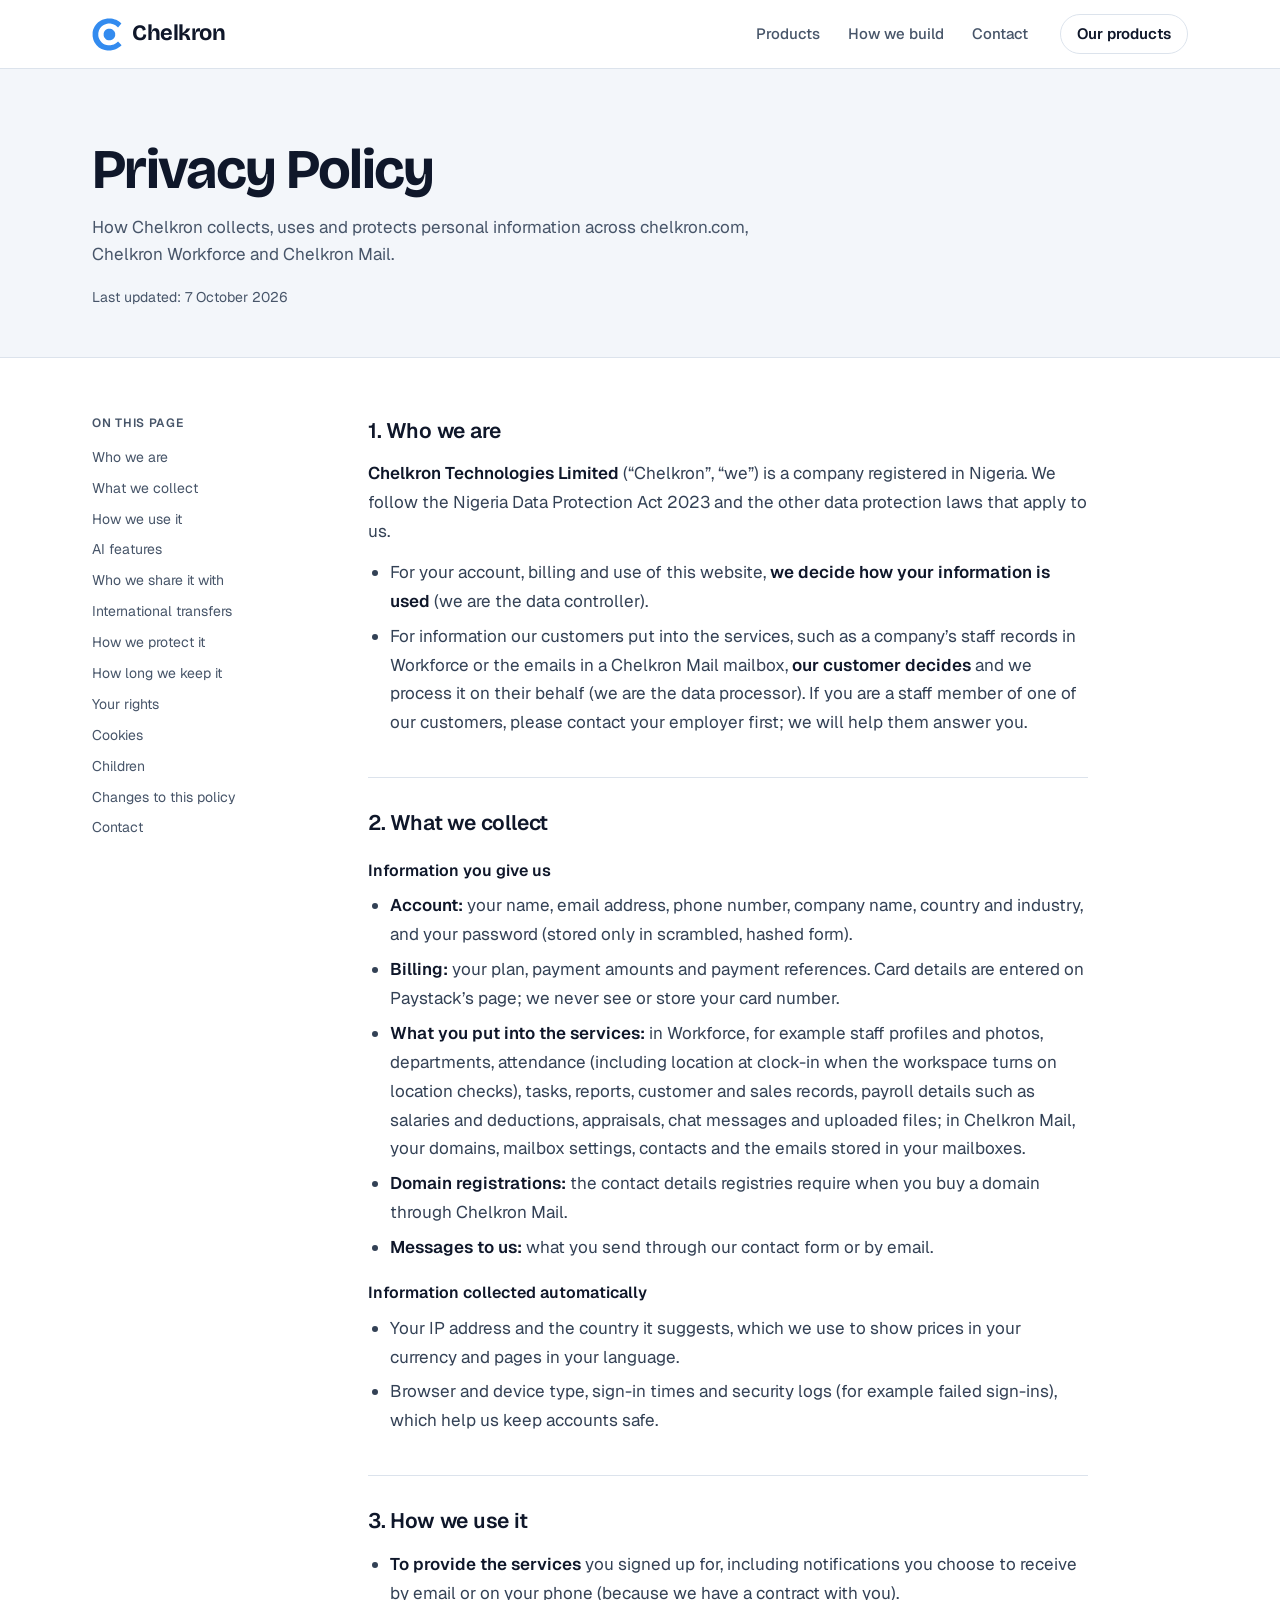
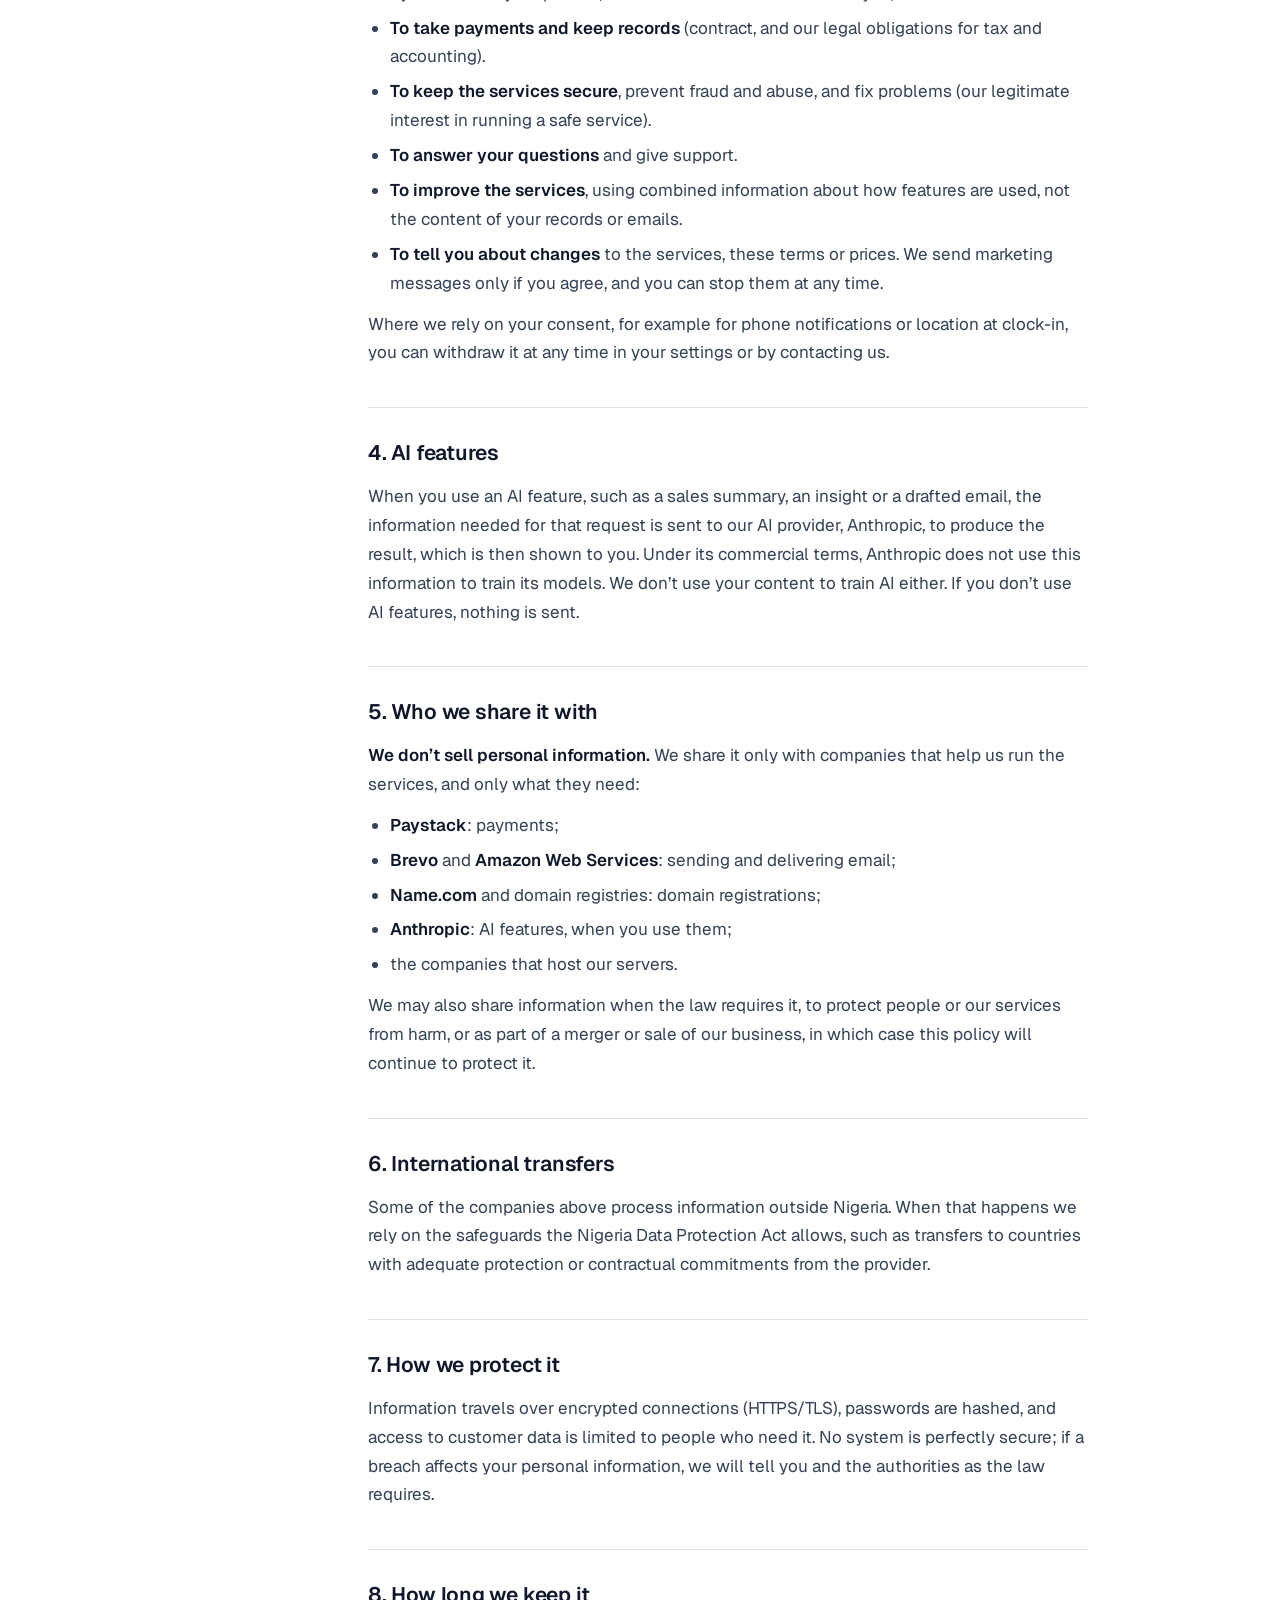
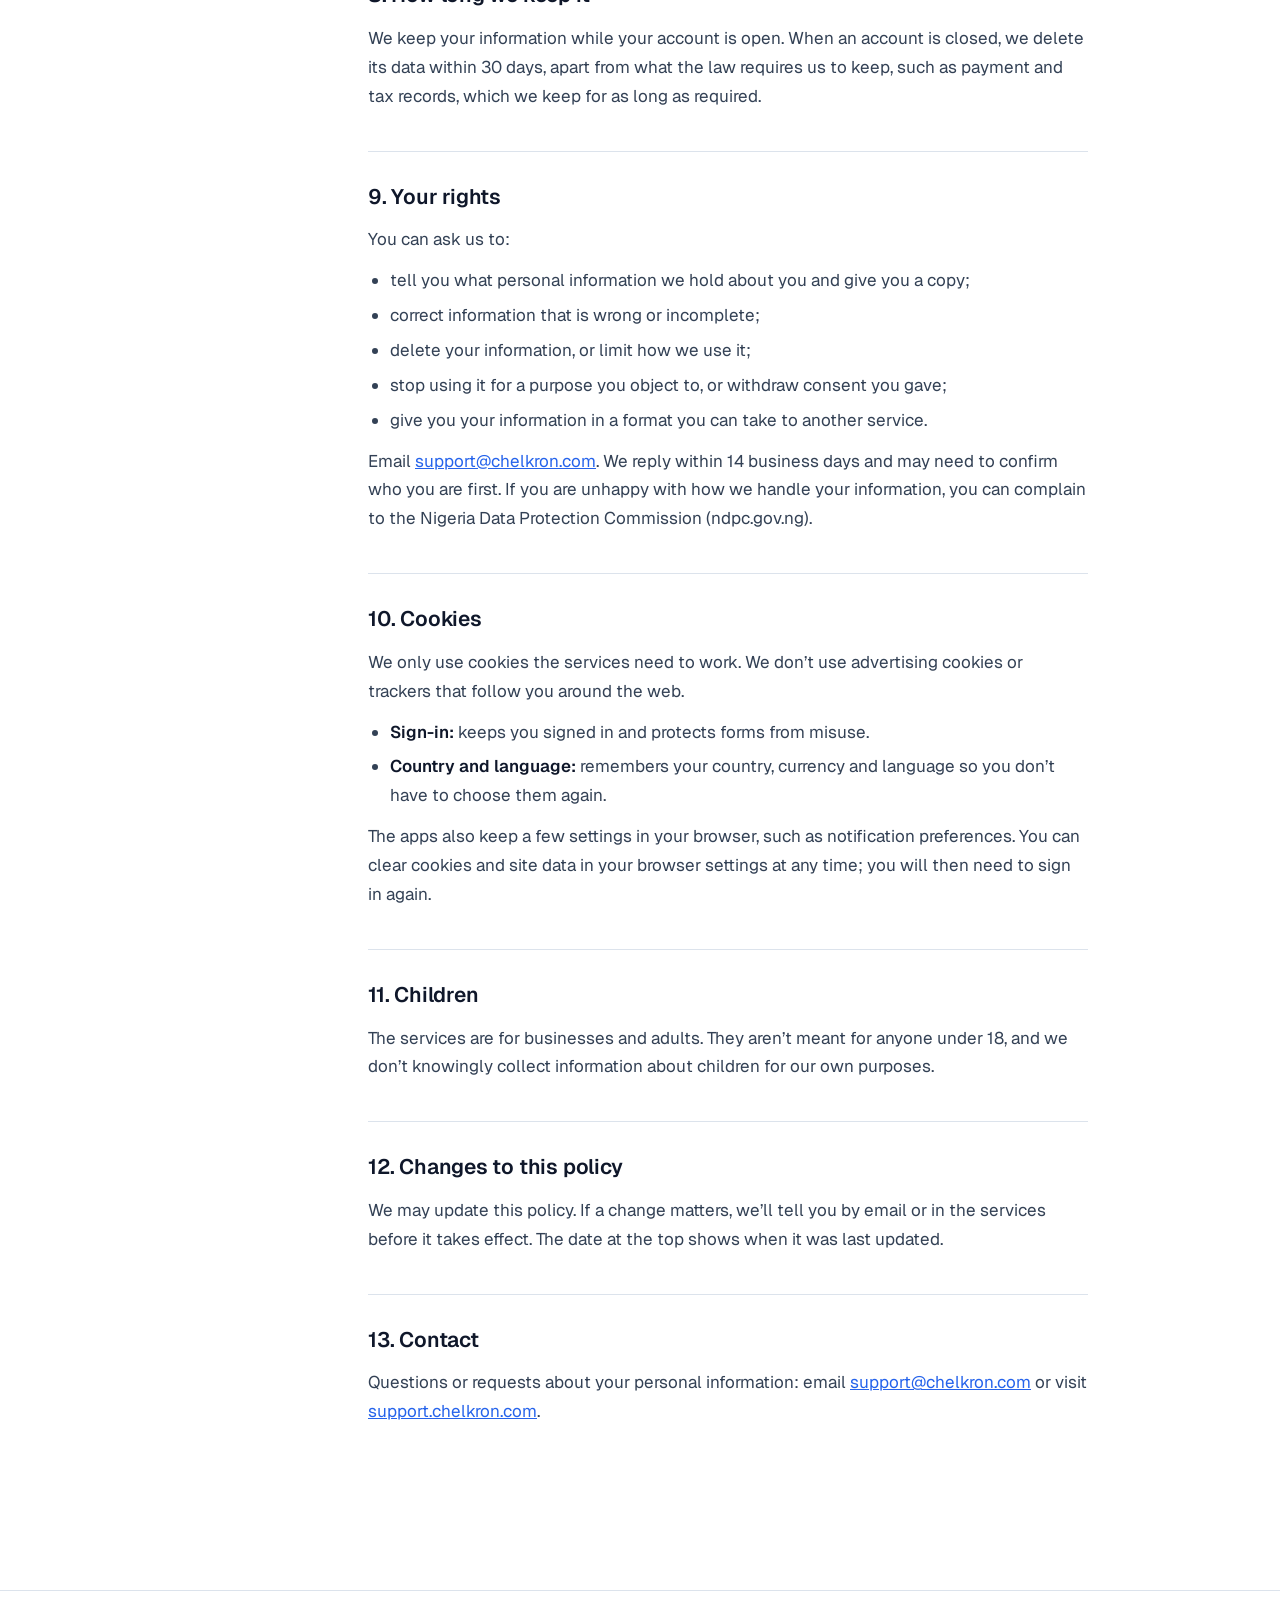
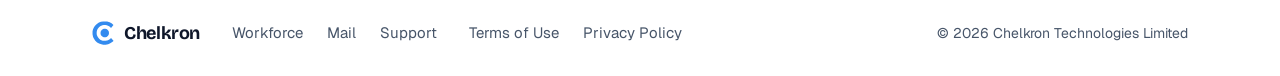
==== commit 9eeac500: "Point help links to support.chelkron.com instead of the support email Co-Authored-By: Claude Opus 5." ====
--- a/privacy-policy/index.html
+++ b/privacy-policy/index.html
@@ -119,7 +119,7 @@
 <p>The apps also keep a few settings in your browser, such as notification preferences. You can clear cookies and site data in your browser settings at any time; you will then need to sign in again.</p></section>
 <section id="children" aria-labelledby="children-h"><h2 id="children-h">11. Children</h2><p>The services are for businesses and adults. They aren&rsquo;t meant for anyone under 18, and we don&rsquo;t knowingly collect information about children for our own purposes.</p></section>
 <section id="changes" aria-labelledby="changes-h"><h2 id="changes-h">12. Changes to this policy</h2><p>We may update this policy. If a change matters, we&rsquo;ll tell you by email or in the services before it takes effect. The date at the top shows when it was last updated.</p></section>
-<section id="contact" aria-labelledby="contact-h"><h2 id="contact-h">13. Contact</h2><p>Questions or requests about your personal information: <a href="mailto:support@chelkron.com">support@chelkron.com</a>.</p></section>
+<section id="contact" aria-labelledby="contact-h"><h2 id="contact-h">13. Contact</h2><p>Questions or requests about your personal information: email <a href="mailto:support@chelkron.com">support@chelkron.com</a> or visit <a href="https://support.chelkron.com/">support.chelkron.com</a>.</p></section>
     </article>
 </div>
 </main>
@@ -131,7 +131,6 @@
             <a href="https://workforce.chelkron.com/">Workforce</a>
             <a href="https://mail.chelkron.com/">Mail</a>
             <a href="https://support.chelkron.com/">Support</a>
-            <a href="mailto:support@chelkron.com">Contact</a>
         </nav>
         <nav class="foot-legal" aria-label="Legal"><a href="/terms">Terms of Use</a><a href="/privacy-policy">Privacy Policy</a></nav>
         <p>&copy; <span id="yr">2026</span> Chelkron Technologies Limited</p>
